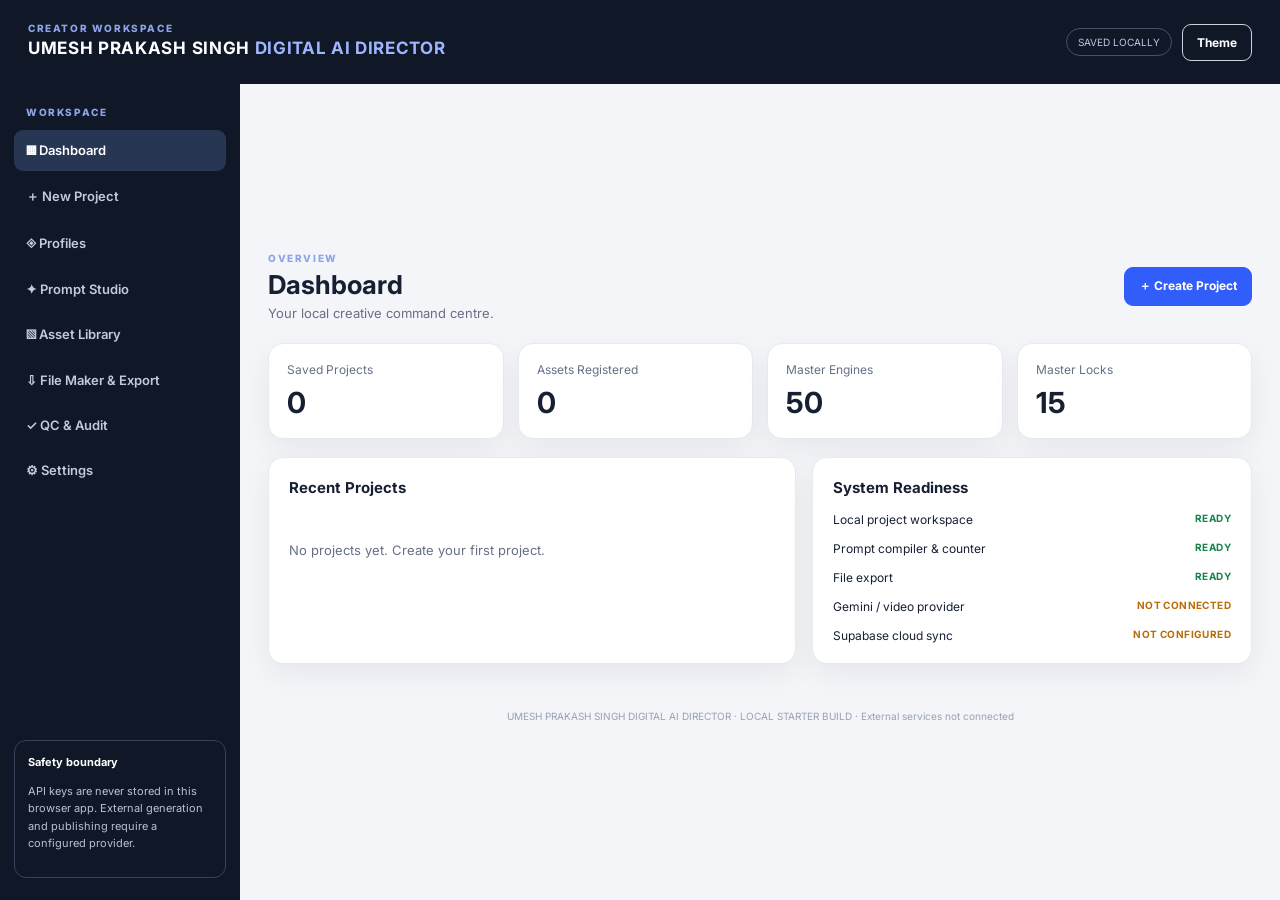
==== app/index.html @ cb899bc2 "Extract complete AI Director project" ====
<!doctype html>
<html lang="hi">
<head>
  <meta charset="utf-8"><meta name="viewport" content="width=device-width,initial-scale=1">
  <meta name="theme-color" content="#101827"><title>Umesh Prakash Singh — Digital AI Director</title>
  <link rel="preconnect" href="https://fonts.googleapis.com"><link rel="preconnect" href="https://fonts.gstatic.com" crossorigin>
  <link href="https://fonts.googleapis.com/css2?family=Inter:wght@400;500;600;700;800&family=Noto+Sans+Devanagari:wght@400;500;600;700;800&display=swap" rel="stylesheet">
  <link rel="stylesheet" href="styles.css">
</head>
<body>
<header class="topbar"><div><div class="eyebrow">CREATOR WORKSPACE</div><h1>UMESH PRAKASH SINGH <span>DIGITAL AI DIRECTOR</span></h1></div><div class="top-actions"><span id="saveState" class="pill">LOCAL MODE</span><button id="themeBtn" class="button ghost">Theme</button></div></header>
<div class="layout">
<aside class="sidebar"><div class="side-label">WORKSPACE</div><nav id="nav">
<button class="nav-item active" data-view="dashboard">▦ Dashboard</button><button class="nav-item" data-view="project">＋ New Project</button><button class="nav-item" data-view="profiles">◈ Profiles</button><button class="nav-item" data-view="prompt">✦ Prompt Studio</button><button class="nav-item" data-view="assets">▧ Asset Library</button><button class="nav-item" data-view="export">⇩ File Maker & Export</button><button class="nav-item" data-view="qc">✓ QC & Audit</button><button class="nav-item" data-view="settings">⚙ Settings</button>
</nav><div class="side-note"><b>Safety boundary</b><p>API keys are never stored in this browser app. External generation and publishing require a configured provider.</p></div></aside>
<main class="main">
<section class="view active" id="view-dashboard"><div class="page-head"><div><div class="eyebrow">OVERVIEW</div><h2>Dashboard</h2><p>Your local creative command centre.</p></div><button class="button primary" data-go="project">＋ Create Project</button></div>
<div class="stat-grid"><article class="stat"><span>Saved Projects</span><strong id="projectCount">0</strong></article><article class="stat"><span>Assets Registered</span><strong id="assetCount">0</strong></article><article class="stat"><span>Master Engines</span><strong id="engineCount">—</strong></article><article class="stat"><span>Master Locks</span><strong id="lockCount">—</strong></article></div>
<div class="grid-two"><article class="panel"><h3>Recent Projects</h3><div id="recentProjects" class="empty">No projects yet. Create your first project.</div></article><article class="panel"><h3>System Readiness</h3><div class="readiness"><div><span>Local project workspace</span><b class="good">READY</b></div><div><span>Prompt compiler & counter</span><b class="good">READY</b></div><div><span>File export</span><b class="good">READY</b></div><div><span>Gemini / video provider</span><b class="warn">NOT CONNECTED</b></div><div><span>Supabase cloud sync</span><b class="warn">NOT CONFIGURED</b></div></div></article></div>
</section>
<section class="view" id="view-project"><div class="page-head"><div><div class="eyebrow">PROJECT SETUP</div><h2>New Project</h2><p>Choose a brand profile and define the deliverable.</p></div></div>
<form id="projectForm" class="panel form-grid"><label>Project title<input id="projectTitle" required maxlength="120" placeholder="उदाहरण: GK Quiz — भारत का संविधान"></label><label>Brand profile<select id="projectProfile" required></select></label><label>Format<select id="projectFormat"><option value="short_vertical_video">Short Vertical Video (9:16)</option><option value="youtube_landscape_video">YouTube Landscape (16:9)</option><option value="poster_or_thumbnail">Poster / Thumbnail</option><option value="educational_quiz">Educational Quiz</option><option value="documentary_series">Documentary / Series</option></select></label><label>Language<select id="projectLanguage"><option>Hindi</option><option>Hindi + English</option><option>English</option><option>Auto-detect</option></select></label><label class="full">Topic / brief<textarea id="projectBrief" rows="4" placeholder="विषय, उद्देश्य, दर्शक और जरूरी जानकारी..."></textarea></label><div class="full form-actions"><button class="button primary" type="submit">Save Project</button><span id="projectFeedback" class="muted"></span></div></form>
</section>
<section class="view" id="view-profiles"><div class="page-head"><div><div class="eyebrow">BRAND ISOLATION</div><h2>Profiles</h2><p>Brand facts and assets stay isolated by profile.</p></div></div><div id="profileCards" class="profile-grid"></div></section>
<section class="view" id="view-prompt"><div class="page-head"><div><div class="eyebrow">PROMPT COMPILER</div><h2>Prompt Studio</h2><p>Draft, count and copy prompts. Video prompt counter normalizes Unicode NFC and line endings.</p></div></div>
<div class="panel form-grid"><label>Active project<select id="promptProject"></select></label><label>Prompt type<select id="promptType"><option value="video">Video prompt (900-character ceiling)</option><option value="image">Image prompt</option><option value="editing">Editing / VFX / BFX brief</option><option value="audio">Audio / narration brief</option></select></label><label class="full">Prompt<textarea id="promptText" rows="10" placeholder="अपना prompt यहाँ लिखें..."></textarea></label><div class="full counter-row"><span id="charCount">0 / 900 characters</span><span id="promptStatus" class="muted">Ready</span></div><div class="full form-actions"><button class="button primary" id="savePrompt">Save to Project</button><button class="button success" id="copyPrompt">Copy Prompt</button><button class="button ghost" id="downloadPrompt">Download TXT</button></div></div><div class="notice"><b>Important:</b> 900 characters is a maximum for the video prompt field. The app does not invent or pad content to reach 900.</div>
</section>
<section class="view" id="view-assets"><div class="page-head"><div><div class="eyebrow">PROJECT ASSETS</div><h2>Asset Library</h2><p>Register files and consent/rights notes. Files remain on your device unless you explicitly upload them elsewhere.</p></div></div><form id="assetForm" class="panel form-grid"><label>Project<select id="assetProject"></select></label><label>Asset type<select id="assetType"><option>Logo</option><option>Portrait</option><option>Student Photo</option><option>Product Photo</option><option>Audio</option><option>Video</option><option>Reference</option><option>Other</option></select></label><label>Asset name<input id="assetName" required maxlength="120"></label><label>File<input id="assetFile" type="file" accept="image/*,audio/*,video/*,.pdf"></label><label class="full">Rights / consent note<textarea id="assetRights" rows="2" placeholder="उदाहरण: Owner supplied; parent/guardian consent confirmed where applicable."></textarea></label><div class="full form-actions"><button class="button primary">Register Asset</button></div></form><div id="assetList" class="panel list-panel"></div></section>
<section class="view" id="view-export"><div class="page-head"><div><div class="eyebrow">DELIVERY</div><h2>File Maker & Export</h2><p>Download the master config, project JSON, prompt, and asset manifest.</p></div></div><div class="panel form-grid"><label>Project<select id="exportProject"></select></label><div class="full export-actions"><button class="button primary" id="exportProjectJson">Export Project JSON</button><button class="button success" id="exportPromptTxt">Export Prompt TXT</button><button class="button ghost" id="exportAssetCsv">Export Asset Manifest CSV</button><button class="button ghost" id="exportWorkspace">Backup Workspace JSON</button><label class="button ghost file-button">Import Workspace JSON<input type="file" id="importWorkspace" accept="application/json"></label><button class="button ghost" id="downloadMaster">Download Audited Master JSON</button></div></div><div class="notice">A ZIP bundle can be assembled after selecting a ZIP library or server-side packager. This offline starter currently exports each artifact separately and creates a complete JSON workspace backup.</div></section>
<section class="view" id="view-qc"><div class="page-head"><div><div class="eyebrow">QUALITY CONTROL</div><h2>QC & Audit</h2><p>Checks local project completeness; it cannot certify external rendering or platform approval.</p></div><button class="button primary" id="runQC">Run QC</button></div><div id="qcResults" class="panel"><div class="empty">Run QC to inspect this workspace.</div></div></section>
<section class="view" id="view-settings"><div class="page-head"><div><div class="eyebrow">CONFIGURATION</div><h2>Settings</h2></div></div><div class="panel"><h3>Master Configuration</h3><p id="masterStatus" class="muted">Loading master configuration…</p><label class="button ghost file-button">Load / Replace Master JSON<input type="file" id="masterUpload" accept="application/json"></label><hr><h3>Data & Privacy</h3><p>Projects and registered asset metadata are stored in this browser's localStorage. Clearing browser data can remove them. Export regular backups.</p><button class="button danger" id="clearWorkspace">Clear Local Workspace</button></div></section>
<footer>UMESH PRAKASH SINGH DIGITAL AI DIRECTOR · LOCAL STARTER BUILD · External services not connected</footer>
</main></div><script src="core.js"></script><script src="app.js"></script></body></html>
---- app/styles.css ----
:root{--bg:#f3f5f9;--surface:#fff;--text:#172033;--muted:#667085;--line:#e5e9f0;--nav:#101827;--accent:#315efb;--green:#16834a;--amber:#b76e08;--red:#c62828;--shadow:0 10px 30px rgba(16,24,39,.06)}*{box-sizing:border-box}body{margin:0;background:var(--bg);color:var(--text);font-family:Inter,"Noto Sans Devanagari",sans-serif}.topbar{height:auto;min-height:84px;background:var(--nav);color:white;display:flex;align-items:center;justify-content:space-between;padding:18px 28px;gap:18px}.topbar h1{font-size:17px;letter-spacing:.04em;margin:4px 0}.topbar h1 span{color:#9eb5ff}.eyebrow,.side-label{font-size:10px;font-weight:800;letter-spacing:.16em;color:#8da5e8}.top-actions{display:flex;gap:10px;align-items:center}.pill{border:1px solid #46516a;border-radius:99px;padding:7px 11px;font-size:10px;color:#b9c7e8}.layout{display:grid;grid-template-columns:240px 1fr;min-height:calc(100vh - 84px)}.sidebar{background:var(--nav);color:#d7deec;padding:22px 14px;display:flex;flex-direction:column}.side-label{padding:0 12px 12px}.sidebar nav{display:grid;gap:5px}.nav-item{border:0;background:transparent;color:#c2cadd;text-align:left;padding:12px;border-radius:9px;font:600 13px Inter,"Noto Sans Devanagari";cursor:pointer}.nav-item:hover,.nav-item.active{background:#263653;color:white}.side-note{margin-top:auto;border:1px solid #34425b;border-radius:12px;padding:13px;font-size:11px;color:#b7c1d5;line-height:1.6}.side-note b{color:white}.main{padding:28px;max-width:1500px;width:100%;margin:auto}.view{display:none}.view.active{display:block}.page-head{display:flex;justify-content:space-between;align-items:center;margin-bottom:22px;gap:16px}.page-head h2{font-size:26px;margin:5px 0}.page-head p{color:var(--muted);margin:0;font-size:13px}.stat-grid{display:grid;grid-template-columns:repeat(4,1fr);gap:14px;margin-bottom:18px}.stat,.panel{background:var(--surface);border:1px solid var(--line);border-radius:15px;box-shadow:var(--shadow)}.stat{padding:18px}.stat span{display:block;color:var(--muted);font-size:12px}.stat strong{font-size:29px;display:block;margin-top:8px}.grid-two{display:grid;grid-template-columns:1.2fr 1fr;gap:16px}.panel{padding:20px;margin-bottom:16px}.panel h3{font-size:15px;margin:0 0 15px}.empty{color:var(--muted);font-size:13px;padding:15px 0}.readiness{display:grid;gap:14px}.readiness div{display:flex;justify-content:space-between;gap:12px;font-size:12px}.good,.warn{font-size:10px;letter-spacing:.04em}.good{color:var(--green)}.warn{color:var(--amber)}.button{border:1px solid var(--line);background:white;border-radius:9px;padding:10px 14px;font-weight:700;font-size:12px;cursor:pointer;color:var(--text);font-family:inherit}.button:hover{filter:brightness(.97);transform:translateY(-1px)}.button.primary{background:var(--accent);border-color:var(--accent);color:white}.button.success{background:var(--green);border-color:var(--green);color:white}.button.ghost{background:transparent;color:inherit;border-color:#cbd3e1}.button.danger{color:white;background:var(--red);border-color:var(--red)}.form-grid{display:grid;grid-template-columns:1fr 1fr;gap:16px}.form-grid label{display:grid;gap:7px;font-size:12px;font-weight:700;color:#44506a}.form-grid input,.form-grid select,.form-grid textarea{width:100%;border:1px solid #d9dfeb;border-radius:9px;padding:11px 12px;font:13px Inter,"Noto Sans Devanagari";color:var(--text);background:var(--surface);outline:none}.form-grid input:focus,.form-grid select:focus,.form-grid textarea:focus{border-color:var(--accent);box-shadow:0 0 0 3px #315efb1a}.full{grid-column:1/-1}.form-actions,.export-actions{display:flex;gap:10px;flex-wrap:wrap;align-items:center}.muted{color:var(--muted);font-size:12px}.counter-row{display:flex;justify-content:space-between;font-size:12px;font-weight:700}.counter-row.over{color:var(--red)}.notice{background:#eef3ff;border:1px solid #d9e3ff;color:#34466f;padding:14px;border-radius:11px;font-size:12px;line-height:1.6;margin-top:14px}.profile-grid{display:grid;grid-template-columns:repeat(2,1fr);gap:14px}.profile-card{background:var(--surface);border:1px solid var(--line);border-radius:14px;padding:18px}.profile-card h3{margin:0 0 8px;font-size:15px}.profile-card p{font-size:12px;color:var(--muted);line-height:1.6}.tag{display:inline-block;border-radius:99px;background:#f0f3f8;padding:5px 8px;font-size:10px;margin:3px 4px 0 0}.list-panel{padding:10px 18px}.asset-row,.project-row{display:flex;justify-content:space-between;gap:12px;align-items:center;padding:12px 0;border-bottom:1px solid var(--line);font-size:12px}.asset-row:last-child,.project-row:last-child{border:0}.file-button{display:inline-flex;align-items:center;position:relative;overflow:hidden}.file-button input{position:absolute;inset:0;opacity:0;cursor:pointer}footer{text-align:center;color:#98a1b2;font-size:10px;padding:30px 0 10px}hr{border:0;border-top:1px solid var(--line);margin:22px 0}body.dark{--bg:#0c1220;--surface:#141e30;--text:#edf2fb;--muted:#9eabc1;--line:#29364d;--shadow:none}body.dark .form-grid input,body.dark .form-grid select,body.dark .form-grid textarea,body.dark .button{background:#18243a;color:var(--text);border-color:#35445e}body.dark .notice{background:#1a2945;color:#d5e0fa;border-color:#30466e}body.dark .tag{background:#263650;color:#dbe5f8}@media(max-width:900px){.layout{grid-template-columns:1fr}.sidebar{padding:10px;position:sticky;top:0;z-index:5}.sidebar nav{display:flex;overflow:auto}.nav-item{white-space:nowrap;padding:10px}.side-label,.side-note{display:none}.main{padding:18px}.stat-grid{grid-template-columns:repeat(2,1fr)}}@media(max-width:600px){.topbar{padding:14px 16px}.topbar h1{font-size:12px}.top-actions .button{padding:8px}.page-head{align-items:flex-start;flex-direction:column}.page-head h2{font-size:22px}.grid-two,.form-grid,.profile-grid{grid-template-columns:1fr}.full{grid-column:auto}.stat{padding:14px}.stat strong{font-size:24px}.main{padding:14px}.form-actions .button,.export-actions .button{flex:1}.counter-row{gap:8px;flex-wrap:wrap}}
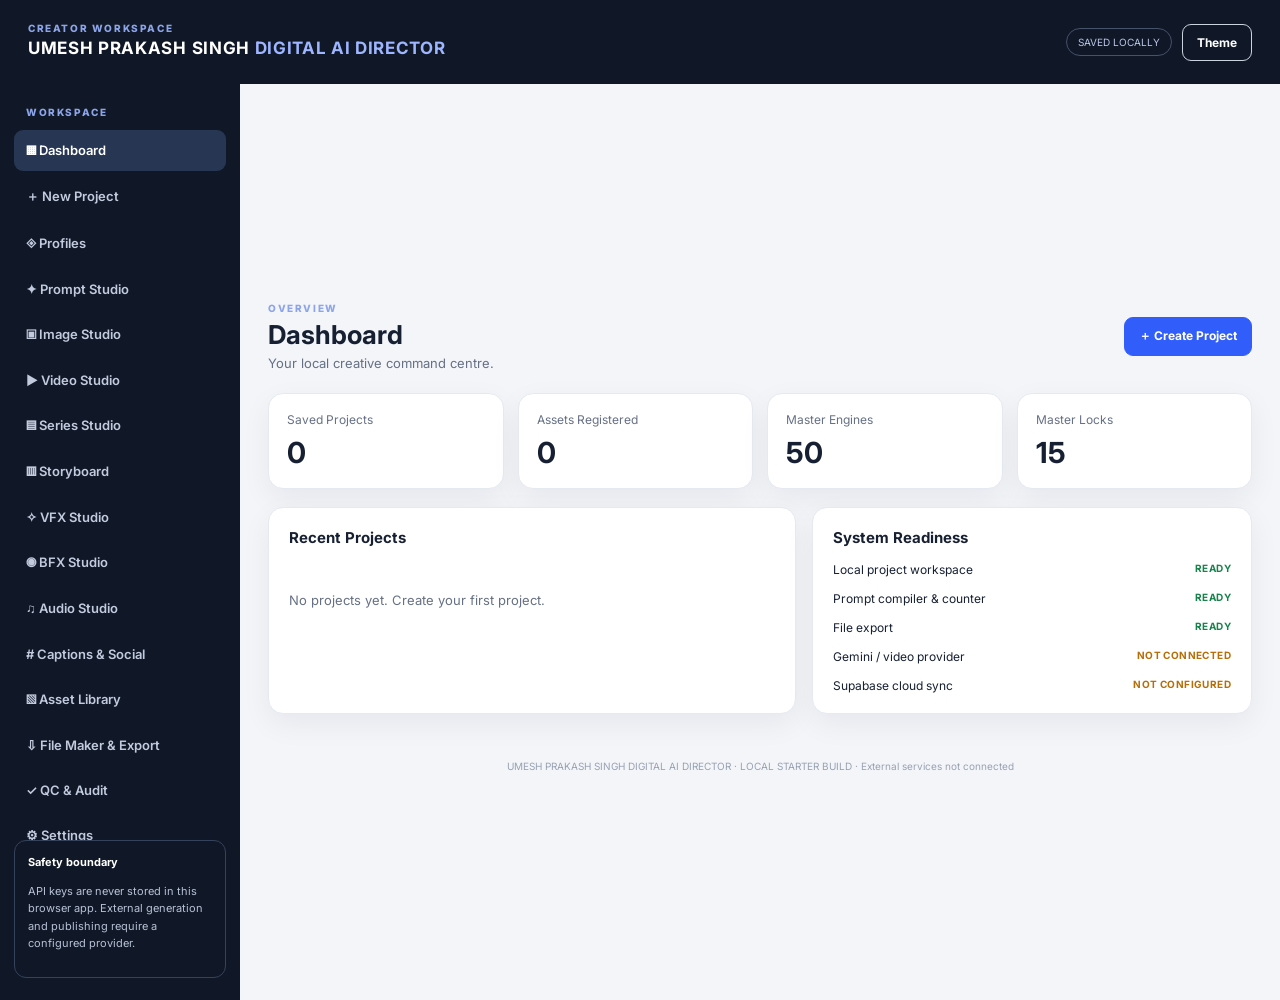
==== commit 54227609: "Add files via upload" ====
--- a/app/index.html
+++ b/app/index.html
@@ -6,12 +6,38 @@
   <link rel="preconnect" href="https://fonts.googleapis.com"><link rel="preconnect" href="https://fonts.gstatic.com" crossorigin>
   <link href="https://fonts.googleapis.com/css2?family=Inter:wght@400;500;600;700;800&family=Noto+Sans+Devanagari:wght@400;500;600;700;800&display=swap" rel="stylesheet">
   <link rel="stylesheet" href="styles.css">
+
+<style>
+/* Additional module workspace styling; mobile-first and self-contained. */
+.sidebar nav{max-height:calc(100vh - 190px);overflow-y:auto;scrollbar-width:thin}
+.module-actions{display:flex;align-items:center;gap:10px;flex-wrap:wrap}
+.module-actions .muted{flex:1 1 220px;font-size:12px}
+.module-workbench textarea{min-height:110px;resize:vertical}
+.module-workbench [data-video-count]{display:block;margin-top:6px}
+.module-workbench .button{min-height:42px}
+@media(max-width:900px){.sidebar{position:sticky;top:0}.sidebar nav{max-height:none;overflow-x:auto;overflow-y:hidden;flex-wrap:nowrap}.nav-item{flex:0 0 auto}}
+@media(max-width:600px){.module-actions{align-items:stretch}.module-actions .button{width:100%}.module-actions .muted{flex-basis:100%}}
+</style>
+
+<style>
+.module-workbench{margin-bottom:18px}.module-workbench [data-linked-project]{min-width:0}.module-workbench .module-actions{border-top:1px solid var(--line);padding-top:12px}.module-workbench .module-actions .button{min-height:42px}.module-workbench [data-module-status]{line-height:1.5}.sidebar nav{scrollbar-width:thin}.nav-item:focus-visible,.button:focus-visible,input:focus-visible,select:focus-visible,textarea:focus-visible{outline:3px solid #7da2ff;outline-offset:2px}@media(max-width:900px){.sidebar{position:sticky;top:0}.sidebar nav{max-height:none;overflow-x:auto;overflow-y:hidden;flex-wrap:nowrap}.nav-item{flex:0 0 auto}}@media(max-width:600px){.module-workbench .module-actions{align-items:stretch}.module-workbench .module-actions .button{width:100%}.module-workbench .module-actions .muted{flex-basis:100%}}
+</style>
 </head>
 <body>
+<noscript><div class="notice">इस Creator Studio को चलाने के लिए JavaScript सक्षम करें।</div></noscript>
 <header class="topbar"><div><div class="eyebrow">CREATOR WORKSPACE</div><h1>UMESH PRAKASH SINGH <span>DIGITAL AI DIRECTOR</span></h1></div><div class="top-actions"><span id="saveState" class="pill">LOCAL MODE</span><button id="themeBtn" class="button ghost">Theme</button></div></header>
 <div class="layout">
 <aside class="sidebar"><div class="side-label">WORKSPACE</div><nav id="nav">
-<button class="nav-item active" data-view="dashboard">▦ Dashboard</button><button class="nav-item" data-view="project">＋ New Project</button><button class="nav-item" data-view="profiles">◈ Profiles</button><button class="nav-item" data-view="prompt">✦ Prompt Studio</button><button class="nav-item" data-view="assets">▧ Asset Library</button><button class="nav-item" data-view="export">⇩ File Maker & Export</button><button class="nav-item" data-view="qc">✓ QC & Audit</button><button class="nav-item" data-view="settings">⚙ Settings</button>
+<button class="nav-item active" data-view="dashboard">▦ Dashboard</button><button class="nav-item" data-view="project">＋ New Project</button><button class="nav-item" data-view="profiles">◈ Profiles</button><button class="nav-item" data-view="prompt">✦ Prompt Studio</button>
+<button class="nav-item" data-view="image">▣ Image Studio</button>
+<button class="nav-item" data-view="video">▶ Video Studio</button>
+<button class="nav-item" data-view="series">▤ Series Studio</button>
+<button class="nav-item" data-view="storyboard">▥ Storyboard</button>
+<button class="nav-item" data-view="vfx">✧ VFX Studio</button>
+<button class="nav-item" data-view="bfx">◉ BFX Studio</button>
+<button class="nav-item" data-view="audio">♫ Audio Studio</button>
+<button class="nav-item" data-view="social"># Captions & Social</button>
+<button class="nav-item" data-view="assets">▧ Asset Library</button><button class="nav-item" data-view="export">⇩ File Maker & Export</button><button class="nav-item" data-view="qc">✓ QC & Audit</button><button class="nav-item" data-view="settings">⚙ Settings</button>
 </nav><div class="side-note"><b>Safety boundary</b><p>API keys are never stored in this browser app. External generation and publishing require a configured provider.</p></div></aside>
 <main class="main">
 <section class="view active" id="view-dashboard"><div class="page-head"><div><div class="eyebrow">OVERVIEW</div><h2>Dashboard</h2><p>Your local creative command centre.</p></div><button class="button primary" data-go="project">＋ Create Project</button></div>
@@ -25,9 +51,43 @@
 <section class="view" id="view-prompt"><div class="page-head"><div><div class="eyebrow">PROMPT COMPILER</div><h2>Prompt Studio</h2><p>Draft, count and copy prompts. Video prompt counter normalizes Unicode NFC and line endings.</p></div></div>
 <div class="panel form-grid"><label>Active project<select id="promptProject"></select></label><label>Prompt type<select id="promptType"><option value="video">Video prompt (900-character ceiling)</option><option value="image">Image prompt</option><option value="editing">Editing / VFX / BFX brief</option><option value="audio">Audio / narration brief</option></select></label><label class="full">Prompt<textarea id="promptText" rows="10" placeholder="अपना prompt यहाँ लिखें..."></textarea></label><div class="full counter-row"><span id="charCount">0 / 900 characters</span><span id="promptStatus" class="muted">Ready</span></div><div class="full form-actions"><button class="button primary" id="savePrompt">Save to Project</button><button class="button success" id="copyPrompt">Copy Prompt</button><button class="button ghost" id="downloadPrompt">Download TXT</button></div></div><div class="notice"><b>Important:</b> 900 characters is a maximum for the video prompt field. The app does not invent or pad content to reach 900.</div>
 </section>
+
+<section class="view" id="view-image">
+  <div class="page-head"><div><div class="eyebrow">VISUAL CREATION WORKSPACE</div><h2>Image Studio</h2><p>Image concept, composition, identity and generation-prompt planning.</p></div></div>
+  <form class="panel form-grid module-workbench" data-module-form="image"><label>Linked project<select name="projectId" data-linked-project><option value="">Select a saved project</option></select></label><label>Project / working title<input name="title" maxlength="120" placeholder="Image concept title"></label><label>Image format<select name="format"><option>Portrait 9:16</option><option>Landscape 16:9</option><option>Square 1:1</option><option>Poster 3:4</option><option>Custom</option></select></label><label>Visual style<input name="style" placeholder="RAW DSLR, editorial, illustration…"></label><label>Identity / reference lock<input name="identity" placeholder="Describe supplied reference and what must remain unchanged"></label><label class="full">Image prompt / creative brief<textarea name="brief" rows="6" placeholder="Subject, setting, composition, lighting, typography, brand assets, negative constraints…"></textarea></label><div class="full module-actions"><button class="button primary" type="button" data-module-save="image">Save Image Draft</button><button class="button ghost" type="button" data-module-export="image">Export Brief JSON</button><span class="muted" data-module-status="image" aria-live="polite">Local draft only · image provider not connected</span></div></form>
+</section>
+<section class="view" id="view-video">
+  <div class="page-head"><div><div class="eyebrow">MOTION CREATION WORKSPACE</div><h2>Video Studio</h2><p>Plan clips, camera, motion, voice and provider-ready prompts.</p></div></div>
+  <form class="panel form-grid module-workbench" data-module-form="video"><label>Linked project<select name="projectId" data-linked-project><option value="">Select a saved project</option></select></label><label>Project / clip title<input name="title" maxlength="120" placeholder="Video or clip title"></label><label>Aspect ratio<select name="ratio"><option>9:16 Vertical</option><option>16:9 Landscape</option><option>1:1 Square</option></select></label><label>Clip duration<input name="duration" placeholder="e.g. 10 seconds"></label><label>Target provider<input name="provider" placeholder="Provider not connected"></label><label class="full">Video prompt (maximum 900 characters)<textarea name="brief" rows="6" maxlength="900" data-video-counter placeholder="Scene, subject action, camera movement, lighting, continuity, voice/lip-sync and ending…"></textarea><small class="muted" data-video-count>0 / 900 characters</small></label><div class="full module-actions"><button class="button primary" type="button" data-module-save="video">Save Video Draft</button><button class="button ghost" type="button" data-module-export="video">Export Brief JSON</button><span class="muted" data-module-status="video" aria-live="polite">Prompt planning only · rendering provider not connected</span></div></form>
+</section>
+<section class="view" id="view-series">
+  <div class="page-head"><div><div class="eyebrow">CONTINUITY MANAGEMENT</div><h2>Series Studio</h2><p>Maintain a series bible, episode order and approved continuity notes.</p></div></div>
+  <form class="panel form-grid module-workbench" data-module-form="series"><label>Linked project<select name="projectId" data-linked-project><option value="">Select a saved project</option></select></label><label>Series title<input name="title" maxlength="120" placeholder="Series name"></label><label>Episode number<input name="episode" type="number" min="1" step="1" placeholder="1"></label><label>Season / part<input name="season" placeholder="Season 1 / Part A"></label><label>Language<input name="language" placeholder="Hindi + English"></label><label class="full">Series bible / fixed facts<textarea name="bible" rows="4" placeholder="Characters, world, brand rules, facts and approved decisions…"></textarea></label><label class="full">Episode brief & continuity from previous episode<textarea name="brief" rows="5" placeholder="Episode objective, recap, new developments and next-episode hook…"></textarea></label><div class="full module-actions"><button class="button primary" type="button" data-module-save="series">Save Series Draft</button><button class="button ghost" type="button" data-module-export="series">Export Brief JSON</button><span class="muted" data-module-status="series" aria-live="polite">Local series notes only</span></div></form>
+</section>
+<section class="view" id="view-storyboard">
+  <div class="page-head"><div><div class="eyebrow">SHOT-BY-SHOT PLANNING</div><h2>Storyboard</h2><p>Build a shot list with scene, framing, action, dialogue and transition notes.</p></div></div>
+  <form class="panel form-grid module-workbench" data-module-form="storyboard"><label>Linked project<select name="projectId" data-linked-project><option value="">Select a saved project</option></select></label><label>Project / sequence<input name="title" maxlength="120" placeholder="Storyboard title"></label><label>Target total duration<input name="duration" placeholder="e.g. 30 seconds"></label><label class="full">Shot list (one shot per line)<textarea name="shots" rows="10" placeholder="Shot 01 | Duration | Frame/Camera | Visual action | Dialogue/VO | Transition&#10;Shot 02 | …"></textarea></label><div class="full module-actions"><button class="button primary" type="button" data-module-save="storyboard">Save Storyboard</button><button class="button ghost" type="button" data-module-export="storyboard">Export Brief JSON</button><span class="muted" data-module-status="storyboard" aria-live="polite">Local storyboard draft only</span></div></form>
+</section>
+<section class="view" id="view-vfx">
+  <div class="page-head"><div><div class="eyebrow">VISUAL EFFECTS PLANNING</div><h2>VFX Studio</h2><p>Plan visual effects separately from ordinary editing and audio design.</p></div></div>
+  <form class="panel form-grid module-workbench" data-module-form="vfx"><label>Linked project<select name="projectId" data-linked-project><option value="">Select a saved project</option></select></label><label>Project / shot<input name="title" maxlength="120" placeholder="VFX shot title"></label><label>Effect category<select name="category"><option>Compositing</option><option>Environment / background</option><option>Particles / atmosphere</option><option>Light / lens effect</option><option>Object removal / cleanup</option><option>Other</option></select></label><label>Timing / shot reference<input name="timing" placeholder="e.g. Shot 03, 00:04–00:07"></label><label>Realism level<input name="realism" placeholder="Natural / stylized / photoreal"></label><label class="full">VFX instructions<textarea name="brief" rows="6" placeholder="What changes, what must remain unchanged, tracking, lighting match, edge quality and artifact restrictions…"></textarea></label><div class="full module-actions"><button class="button primary" type="button" data-module-save="vfx">Save VFX Draft</button><button class="button ghost" type="button" data-module-export="vfx">Export Brief JSON</button><span class="muted" data-module-status="vfx" aria-live="polite">Planning only · no VFX renderer connected</span></div></form>
+</section>
+<section class="view" id="view-bfx">
+  <div class="page-head"><div><div class="eyebrow">BEHAVIOUR & MOTION EFFECTS</div><h2>BFX Studio</h2><p>Plan subject behaviour, movement, expressions and motion continuity.</p></div></div>
+  <form class="panel form-grid module-workbench" data-module-form="bfx"><label>Linked project<select name="projectId" data-linked-project><option value="">Select a saved project</option></select></label><label>Project / subject<input name="title" maxlength="120" placeholder="Subject or sequence"></label><label>Movement type<select name="movement"><option>Natural body movement</option><option>Facial expression / emotion</option><option>Object movement</option><option>Environmental motion</option><option>Transition movement</option></select></label><label>Intensity / pace<input name="pace" placeholder="Subtle, moderate, energetic…"></label><label>Continuity lock<input name="continuity" placeholder="Identity, outfit, position, direction…"></label><label class="full">BFX instructions<textarea name="brief" rows="6" placeholder="Starting pose, action beats, timing, physical plausibility, end pose and continuity constraints…"></textarea></label><div class="full module-actions"><button class="button primary" type="button" data-module-save="bfx">Save BFX Draft</button><button class="button ghost" type="button" data-module-export="bfx">Export Brief JSON</button><span class="muted" data-module-status="bfx" aria-live="polite">Planning only · no motion renderer connected</span></div></form>
+</section>
+<section class="view" id="view-audio">
+  <div class="page-head"><div><div class="eyebrow">VOICE & SOUND WORKSPACE</div><h2>Audio Studio</h2><p>Prepare narration, voice direction, music and sound-effect notes.</p></div></div>
+  <form class="panel form-grid module-workbench" data-module-form="audio"><label>Linked project<select name="projectId" data-linked-project><option value="">Select a saved project</option></select></label><label>Project / audio title<input name="title" maxlength="120" placeholder="Narration or sound design title"></label><label>Voice language<input name="language" placeholder="Hindi"></label><label>Voice style<input name="voice" placeholder="Natural, documentary, energetic…"></label><label>Music / sound mood<input name="mood" placeholder="Warm, suspenseful, uplifting…"></label><label class="full">Narration script / audio direction<textarea name="brief" rows="7" placeholder="Narration, pauses, pronunciation notes, music bed, ambience and sound effects…"></textarea></label><div class="full module-actions"><button class="button primary" type="button" data-module-save="audio">Save Audio Draft</button><button class="button ghost" type="button" data-module-export="audio">Export Brief JSON</button><span class="muted" data-module-status="audio" aria-live="polite">Local audio brief only · voice provider not connected</span></div></form>
+</section>
+<section class="view" id="view-social">
+  <div class="page-head"><div><div class="eyebrow">PUBLISHING PREPARATION</div><h2>Captions & Social</h2><p>Draft captions, hashtags and platform-specific publishing notes.</p></div></div>
+  <form class="panel form-grid module-workbench" data-module-form="social"><label>Linked project<select name="projectId" data-linked-project><option value="">Select a saved project</option></select></label><label>Post / campaign title<input name="title" maxlength="120" placeholder="Post title"></label><label>Platform<select name="platform"><option>Facebook</option><option>Instagram</option><option>YouTube</option><option>LinkedIn</option><option>Other</option></select></label><label>Content language<input name="language" placeholder="Hindi"></label><label>Call to action<input name="cta" placeholder="Follow, comment, share…"></label><label class="full">Caption<textarea name="caption" rows="5" placeholder="Write a caption matching the actual content…"></textarea></label><label class="full">Hashtags<input name="hashtags" placeholder="#topic #viralreels #trendingreels"></label><label class="full">Publishing / verification notes<textarea name="brief" rows="3" placeholder="Fact-check, platform policy, consent and link checks…"></textarea></label><div class="full module-actions"><button class="button primary" type="button" data-module-save="social">Save Social Draft</button><button class="button ghost" type="button" data-module-export="social">Export Brief JSON</button><span class="muted" data-module-status="social" aria-live="polite">Draft only · publishing is not connected</span></div></form>
+</section>
 <section class="view" id="view-assets"><div class="page-head"><div><div class="eyebrow">PROJECT ASSETS</div><h2>Asset Library</h2><p>Register files and consent/rights notes. Files remain on your device unless you explicitly upload them elsewhere.</p></div></div><form id="assetForm" class="panel form-grid"><label>Project<select id="assetProject"></select></label><label>Asset type<select id="assetType"><option>Logo</option><option>Portrait</option><option>Student Photo</option><option>Product Photo</option><option>Audio</option><option>Video</option><option>Reference</option><option>Other</option></select></label><label>Asset name<input id="assetName" required maxlength="120"></label><label>File<input id="assetFile" type="file" accept="image/*,audio/*,video/*,.pdf"></label><label class="full">Rights / consent note<textarea id="assetRights" rows="2" placeholder="उदाहरण: Owner supplied; parent/guardian consent confirmed where applicable."></textarea></label><div class="full form-actions"><button class="button primary">Register Asset</button></div></form><div id="assetList" class="panel list-panel"></div></section>
 <section class="view" id="view-export"><div class="page-head"><div><div class="eyebrow">DELIVERY</div><h2>File Maker & Export</h2><p>Download the master config, project JSON, prompt, and asset manifest.</p></div></div><div class="panel form-grid"><label>Project<select id="exportProject"></select></label><div class="full export-actions"><button class="button primary" id="exportProjectJson">Export Project JSON</button><button class="button success" id="exportPromptTxt">Export Prompt TXT</button><button class="button ghost" id="exportAssetCsv">Export Asset Manifest CSV</button><button class="button ghost" id="exportWorkspace">Backup Workspace JSON</button><label class="button ghost file-button">Import Workspace JSON<input type="file" id="importWorkspace" accept="application/json"></label><button class="button ghost" id="downloadMaster">Download Audited Master JSON</button></div></div><div class="notice">A ZIP bundle can be assembled after selecting a ZIP library or server-side packager. This offline starter currently exports each artifact separately and creates a complete JSON workspace backup.</div></section>
 <section class="view" id="view-qc"><div class="page-head"><div><div class="eyebrow">QUALITY CONTROL</div><h2>QC & Audit</h2><p>Checks local project completeness; it cannot certify external rendering or platform approval.</p></div><button class="button primary" id="runQC">Run QC</button></div><div id="qcResults" class="panel"><div class="empty">Run QC to inspect this workspace.</div></div></section>
 <section class="view" id="view-settings"><div class="page-head"><div><div class="eyebrow">CONFIGURATION</div><h2>Settings</h2></div></div><div class="panel"><h3>Master Configuration</h3><p id="masterStatus" class="muted">Loading master configuration…</p><label class="button ghost file-button">Load / Replace Master JSON<input type="file" id="masterUpload" accept="application/json"></label><hr><h3>Data & Privacy</h3><p>Projects and registered asset metadata are stored in this browser's localStorage. Clearing browser data can remove them. Export regular backups.</p><button class="button danger" id="clearWorkspace">Clear Local Workspace</button></div></section>
 <footer>UMESH PRAKASH SINGH DIGITAL AI DIRECTOR · LOCAL STARTER BUILD · External services not connected</footer>
-</main></div><script src="core.js"></script><script src="app.js"></script></body></html>
+</main></div><script src="core.js"></script><script src="app.js"></script>
+</body></html>
--- a/app/styles.css
+++ b/app/styles.css
@@ -1 +1,9 @@
 :root{--bg:#f3f5f9;--surface:#fff;--text:#172033;--muted:#667085;--line:#e5e9f0;--nav:#101827;--accent:#315efb;--green:#16834a;--amber:#b76e08;--red:#c62828;--shadow:0 10px 30px rgba(16,24,39,.06)}*{box-sizing:border-box}body{margin:0;background:var(--bg);color:var(--text);font-family:Inter,"Noto Sans Devanagari",sans-serif}.topbar{height:auto;min-height:84px;background:var(--nav);color:white;display:flex;align-items:center;justify-content:space-between;padding:18px 28px;gap:18px}.topbar h1{font-size:17px;letter-spacing:.04em;margin:4px 0}.topbar h1 span{color:#9eb5ff}.eyebrow,.side-label{font-size:10px;font-weight:800;letter-spacing:.16em;color:#8da5e8}.top-actions{display:flex;gap:10px;align-items:center}.pill{border:1px solid #46516a;border-radius:99px;padding:7px 11px;font-size:10px;color:#b9c7e8}.layout{display:grid;grid-template-columns:240px 1fr;min-height:calc(100vh - 84px)}.sidebar{background:var(--nav);color:#d7deec;padding:22px 14px;display:flex;flex-direction:column}.side-label{padding:0 12px 12px}.sidebar nav{display:grid;gap:5px}.nav-item{border:0;background:transparent;color:#c2cadd;text-align:left;padding:12px;border-radius:9px;font:600 13px Inter,"Noto Sans Devanagari";cursor:pointer}.nav-item:hover,.nav-item.active{background:#263653;color:white}.side-note{margin-top:auto;border:1px solid #34425b;border-radius:12px;padding:13px;font-size:11px;color:#b7c1d5;line-height:1.6}.side-note b{color:white}.main{padding:28px;max-width:1500px;width:100%;margin:auto}.view{display:none}.view.active{display:block}.page-head{display:flex;justify-content:space-between;align-items:center;margin-bottom:22px;gap:16px}.page-head h2{font-size:26px;margin:5px 0}.page-head p{color:var(--muted);margin:0;font-size:13px}.stat-grid{display:grid;grid-template-columns:repeat(4,1fr);gap:14px;margin-bottom:18px}.stat,.panel{background:var(--surface);border:1px solid var(--line);border-radius:15px;box-shadow:var(--shadow)}.stat{padding:18px}.stat span{display:block;color:var(--muted);font-size:12px}.stat strong{font-size:29px;display:block;margin-top:8px}.grid-two{display:grid;grid-template-columns:1.2fr 1fr;gap:16px}.panel{padding:20px;margin-bottom:16px}.panel h3{font-size:15px;margin:0 0 15px}.empty{color:var(--muted);font-size:13px;padding:15px 0}.readiness{display:grid;gap:14px}.readiness div{display:flex;justify-content:space-between;gap:12px;font-size:12px}.good,.warn{font-size:10px;letter-spacing:.04em}.good{color:var(--green)}.warn{color:var(--amber)}.button{border:1px solid var(--line);background:white;border-radius:9px;padding:10px 14px;font-weight:700;font-size:12px;cursor:pointer;color:var(--text);font-family:inherit}.button:hover{filter:brightness(.97);transform:translateY(-1px)}.button.primary{background:var(--accent);border-color:var(--accent);color:white}.button.success{background:var(--green);border-color:var(--green);color:white}.button.ghost{background:transparent;color:inherit;border-color:#cbd3e1}.button.danger{color:white;background:var(--red);border-color:var(--red)}.form-grid{display:grid;grid-template-columns:1fr 1fr;gap:16px}.form-grid label{display:grid;gap:7px;font-size:12px;font-weight:700;color:#44506a}.form-grid input,.form-grid select,.form-grid textarea{width:100%;border:1px solid #d9dfeb;border-radius:9px;padding:11px 12px;font:13px Inter,"Noto Sans Devanagari";color:var(--text);background:var(--surface);outline:none}.form-grid input:focus,.form-grid select:focus,.form-grid textarea:focus{border-color:var(--accent);box-shadow:0 0 0 3px #315efb1a}.full{grid-column:1/-1}.form-actions,.export-actions{display:flex;gap:10px;flex-wrap:wrap;align-items:center}.muted{color:var(--muted);font-size:12px}.counter-row{display:flex;justify-content:space-between;font-size:12px;font-weight:700}.counter-row.over{color:var(--red)}.notice{background:#eef3ff;border:1px solid #d9e3ff;color:#34466f;padding:14px;border-radius:11px;font-size:12px;line-height:1.6;margin-top:14px}.profile-grid{display:grid;grid-template-columns:repeat(2,1fr);gap:14px}.profile-card{background:var(--surface);border:1px solid var(--line);border-radius:14px;padding:18px}.profile-card h3{margin:0 0 8px;font-size:15px}.profile-card p{font-size:12px;color:var(--muted);line-height:1.6}.tag{display:inline-block;border-radius:99px;background:#f0f3f8;padding:5px 8px;font-size:10px;margin:3px 4px 0 0}.list-panel{padding:10px 18px}.asset-row,.project-row{display:flex;justify-content:space-between;gap:12px;align-items:center;padding:12px 0;border-bottom:1px solid var(--line);font-size:12px}.asset-row:last-child,.project-row:last-child{border:0}.file-button{display:inline-flex;align-items:center;position:relative;overflow:hidden}.file-button input{position:absolute;inset:0;opacity:0;cursor:pointer}footer{text-align:center;color:#98a1b2;font-size:10px;padding:30px 0 10px}hr{border:0;border-top:1px solid var(--line);margin:22px 0}body.dark{--bg:#0c1220;--surface:#141e30;--text:#edf2fb;--muted:#9eabc1;--line:#29364d;--shadow:none}body.dark .form-grid input,body.dark .form-grid select,body.dark .form-grid textarea,body.dark .button{background:#18243a;color:var(--text);border-color:#35445e}body.dark .notice{background:#1a2945;color:#d5e0fa;border-color:#30466e}body.dark .tag{background:#263650;color:#dbe5f8}@media(max-width:900px){.layout{grid-template-columns:1fr}.sidebar{padding:10px;position:sticky;top:0;z-index:5}.sidebar nav{display:flex;overflow:auto}.nav-item{white-space:nowrap;padding:10px}.side-label,.side-note{display:none}.main{padding:18px}.stat-grid{grid-template-columns:repeat(2,1fr)}}@media(max-width:600px){.topbar{padding:14px 16px}.topbar h1{font-size:12px}.top-actions .button{padding:8px}.page-head{align-items:flex-start;flex-direction:column}.page-head h2{font-size:22px}.grid-two,.form-grid,.profile-grid{grid-template-columns:1fr}.full{grid-column:auto}.stat{padding:14px}.stat strong{font-size:24px}.main{padding:14px}.form-actions .button,.export-actions .button{flex:1}.counter-row{gap:8px;flex-wrap:wrap}}
+
+/* Integrated module workspace refinements */
+[data-module-status]{display:block;min-height:1.4em;color:var(--muted);font-size:12px;margin-top:8px}
+[data-video-count]{font-size:11px;font-weight:700;color:var(--muted)}
+button:focus-visible,a:focus-visible,input:focus-visible,select:focus-visible,textarea:focus-visible{outline:3px solid #7da2ff;outline-offset:2px}
+button:disabled{opacity:.55;cursor:not-allowed;transform:none}
+@media(max-width:600px){.sidebar{position:relative}.sidebar nav{scrollbar-width:thin}.nav-item{min-height:42px}.asset-row,.project-row{align-items:flex-start;flex-wrap:wrap}.topbar{flex-wrap:wrap}.top-actions{width:100%;justify-content:space-between}}
+@media(prefers-reduced-motion:reduce){*,*::before,*::after{scroll-behavior:auto!important;transition:none!important;animation:none!important}}
